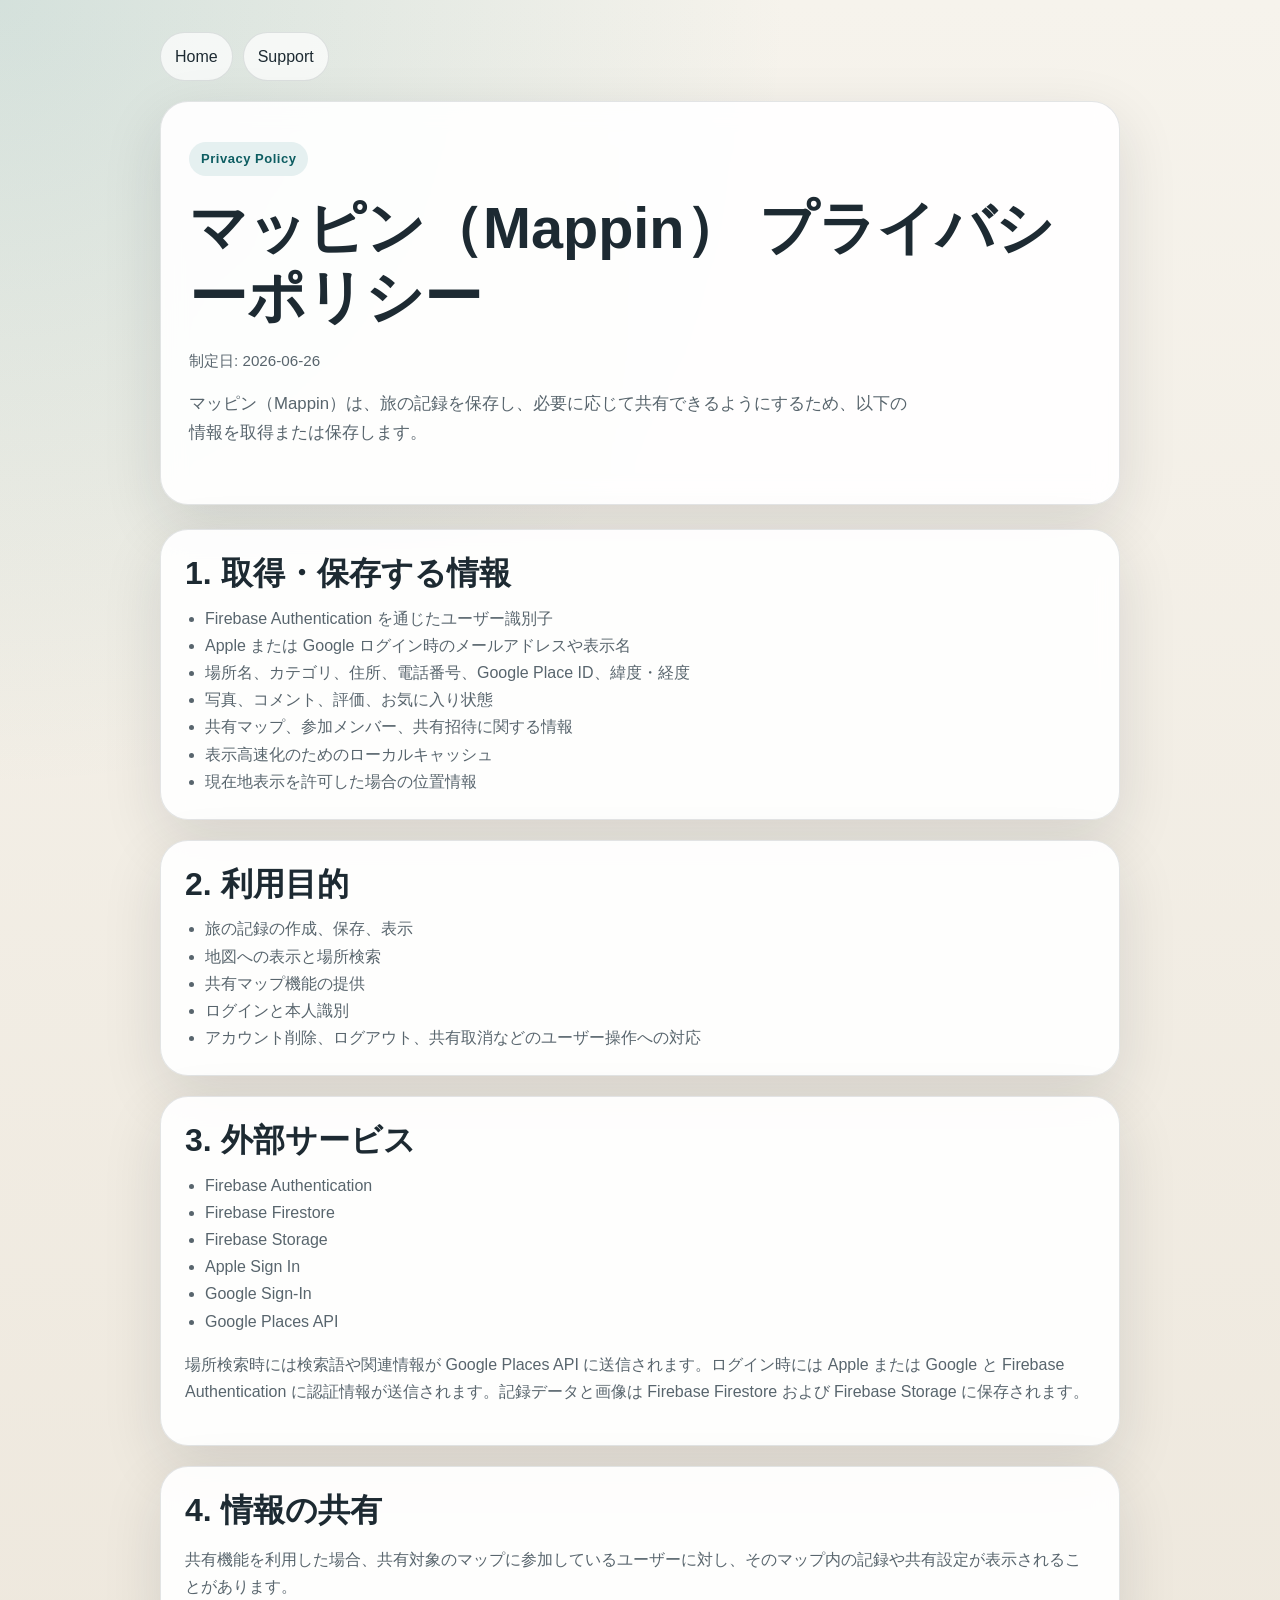
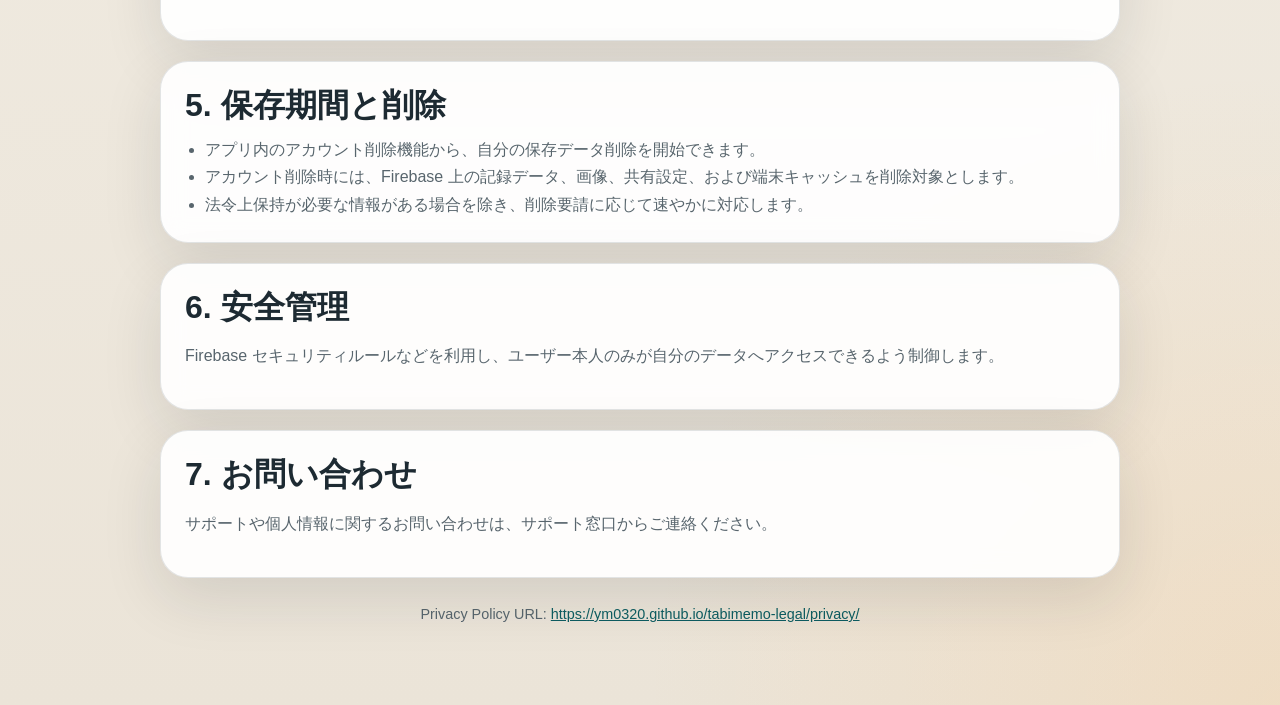
==== privacy/index.html @ 4f41d091 "Add privacy policy, terms of service, and support pages" ====
<!doctype html>
<html lang="ja">
  <head>
    <meta charset="utf-8" />
    <meta name="viewport" content="width=device-width, initial-scale=1" />
    <title>Privacy Policy | マッピン（Mappin）</title>
    <meta
      name="description"
      content="マッピン（Mappin）のプライバシーポリシー。取得する情報、利用目的、外部サービス、保存期間と削除について。"
    />
    <link rel="stylesheet" href="../assets/styles.css" />
  </head>
  <body>
    <main class="shell">
      <nav class="nav">
        <a href="../">Home</a>
        <a href="../support/">Support</a>
      </nav>

      <section class="hero">
        <span class="eyebrow">Privacy Policy</span>
        <h1>マッピン（Mappin） プライバシーポリシー</h1>
        <p class="meta">制定日: 2026-06-26</p>
        <p class="lead">
          マッピン（Mappin）は、旅の記録を保存し、必要に応じて共有できるようにするため、以下の情報を取得または保存します。
        </p>
      </section>

      <section class="grid">
        <article class="card">
          <h2>1. 取得・保存する情報</h2>
          <ul class="list">
            <li>Firebase Authentication を通じたユーザー識別子</li>
            <li>Apple または Google ログイン時のメールアドレスや表示名</li>
            <li>場所名、カテゴリ、住所、電話番号、Google Place ID、緯度・経度</li>
            <li>写真、コメント、評価、お気に入り状態</li>
            <li>共有マップ、参加メンバー、共有招待に関する情報</li>
            <li>表示高速化のためのローカルキャッシュ</li>
            <li>現在地表示を許可した場合の位置情報</li>
          </ul>
        </article>

        <article class="card">
          <h2>2. 利用目的</h2>
          <ul class="list">
            <li>旅の記録の作成、保存、表示</li>
            <li>地図への表示と場所検索</li>
            <li>共有マップ機能の提供</li>
            <li>ログインと本人識別</li>
            <li>アカウント削除、ログアウト、共有取消などのユーザー操作への対応</li>
          </ul>
        </article>

        <article class="card">
          <h2>3. 外部サービス</h2>
          <ul class="list">
            <li>Firebase Authentication</li>
            <li>Firebase Firestore</li>
            <li>Firebase Storage</li>
            <li>Apple Sign In</li>
            <li>Google Sign-In</li>
            <li>Google Places API</li>
          </ul>
          <p>
            場所検索時には検索語や関連情報が Google Places API に送信されます。ログイン時には Apple または Google と Firebase Authentication に認証情報が送信されます。記録データと画像は Firebase Firestore および Firebase Storage に保存されます。
          </p>
        </article>

        <article class="card">
          <h2>4. 情報の共有</h2>
          <p>
            共有機能を利用した場合、共有対象のマップに参加しているユーザーに対し、そのマップ内の記録や共有設定が表示されることがあります。
          </p>
        </article>

        <article class="card">
          <h2>5. 保存期間と削除</h2>
          <ul class="list">
            <li>アプリ内のアカウント削除機能から、自分の保存データ削除を開始できます。</li>
            <li>アカウント削除時には、Firebase 上の記録データ、画像、共有設定、および端末キャッシュを削除対象とします。</li>
            <li>法令上保持が必要な情報がある場合を除き、削除要請に応じて速やかに対応します。</li>
          </ul>
        </article>

        <article class="card">
          <h2>6. 安全管理</h2>
          <p>
            Firebase セキュリティルールなどを利用し、ユーザー本人のみが自分のデータへアクセスできるよう制御します。
          </p>
        </article>

        <article class="card">
          <h2>7. お問い合わせ</h2>
          <p>サポートや個人情報に関するお問い合わせは、サポート窓口からご連絡ください。</p>
        </article>
      </section>

      <p class="footer">
        Privacy Policy URL:
        <a href="https://ym0320.github.io/tabimemo-legal/privacy/">https://ym0320.github.io/tabimemo-legal/privacy/</a>
      </p>
    </main>
  </body>
</html>
---- assets/styles.css ----
:root {
  color-scheme: light;
  --bg: #f3efe7;
  --paper: rgba(255, 255, 255, 0.92);
  --text: #1d2a32;
  --muted: #58656d;
  --line: rgba(29, 42, 50, 0.12);
  --accent: #137a7f;
  --accent-strong: #0d5d61;
  --shadow: 0 20px 60px rgba(24, 34, 42, 0.12);
}

* {
  box-sizing: border-box;
}

html {
  scroll-behavior: smooth;
}

body {
  margin: 0;
  min-height: 100vh;
  color: var(--text);
  font-family: "Hiragino Sans", "Yu Gothic UI", "Segoe UI", sans-serif;
  line-height: 1.7;
  background:
    radial-gradient(circle at top left, rgba(19, 122, 127, 0.15), transparent 30%),
    radial-gradient(circle at bottom right, rgba(255, 186, 104, 0.18), transparent 24%),
    linear-gradient(180deg, #f6f3ec 0%, #ebe4d8 100%);
}

a {
  color: var(--accent-strong);
}

.shell {
  width: min(960px, calc(100% - 32px));
  margin: 0 auto;
  padding: 32px 0 64px;
}

.hero,
.card {
  background: var(--paper);
  border: 1px solid var(--line);
  border-radius: 28px;
  box-shadow: var(--shadow);
  backdrop-filter: blur(12px);
}

.hero {
  padding: 40px 28px;
}

.eyebrow {
  display: inline-flex;
  padding: 6px 12px;
  border-radius: 999px;
  background: rgba(19, 122, 127, 0.1);
  color: var(--accent-strong);
  font-size: 13px;
  font-weight: 700;
  letter-spacing: 0.04em;
}

h1,
h2,
h3 {
  margin: 0 0 12px;
  line-height: 1.2;
}

h1 {
  margin-top: 18px;
  font-size: clamp(2rem, 5vw, 3.6rem);
}

h2 {
  font-size: clamp(1.35rem, 3vw, 2rem);
}

p,
li {
  color: var(--muted);
}

.lead {
  max-width: 720px;
  font-size: 1.05rem;
}

.grid {
  display: grid;
  gap: 20px;
  margin-top: 24px;
}

.grid.two {
  grid-template-columns: repeat(2, minmax(0, 1fr));
}

.card {
  padding: 24px;
}

.card strong {
  color: var(--text);
}

.actions {
  display: flex;
  flex-wrap: wrap;
  gap: 12px;
  margin-top: 28px;
}

.button {
  display: inline-flex;
  align-items: center;
  justify-content: center;
  min-height: 46px;
  padding: 0 18px;
  border-radius: 999px;
  border: 1px solid transparent;
  text-decoration: none;
  font-weight: 700;
}

.button.primary {
  background: var(--accent);
  color: #fff;
}

.button.secondary {
  border-color: var(--line);
  color: var(--text);
}

.list {
  margin: 0;
  padding-left: 20px;
}

.section {
  margin-top: 24px;
}

.meta {
  color: var(--muted);
  font-size: 0.95rem;
}

.nav {
  display: flex;
  flex-wrap: wrap;
  gap: 10px;
  margin-bottom: 20px;
}

.nav a {
  padding: 10px 14px;
  border: 1px solid var(--line);
  border-radius: 999px;
  background: rgba(255, 255, 255, 0.7);
  color: var(--text);
  text-decoration: none;
}

.footer {
  margin-top: 24px;
  text-align: center;
  color: var(--muted);
  font-size: 0.9rem;
}

@media (max-width: 720px) {
  .shell {
    width: min(100% - 20px, 960px);
    padding-top: 20px;
    padding-bottom: 40px;
  }

  .hero,
  .card {
    border-radius: 22px;
  }

  .hero {
    padding: 28px 20px;
  }

  .card {
    padding: 20px;
  }

  .grid.two {
    grid-template-columns: 1fr;
  }
}
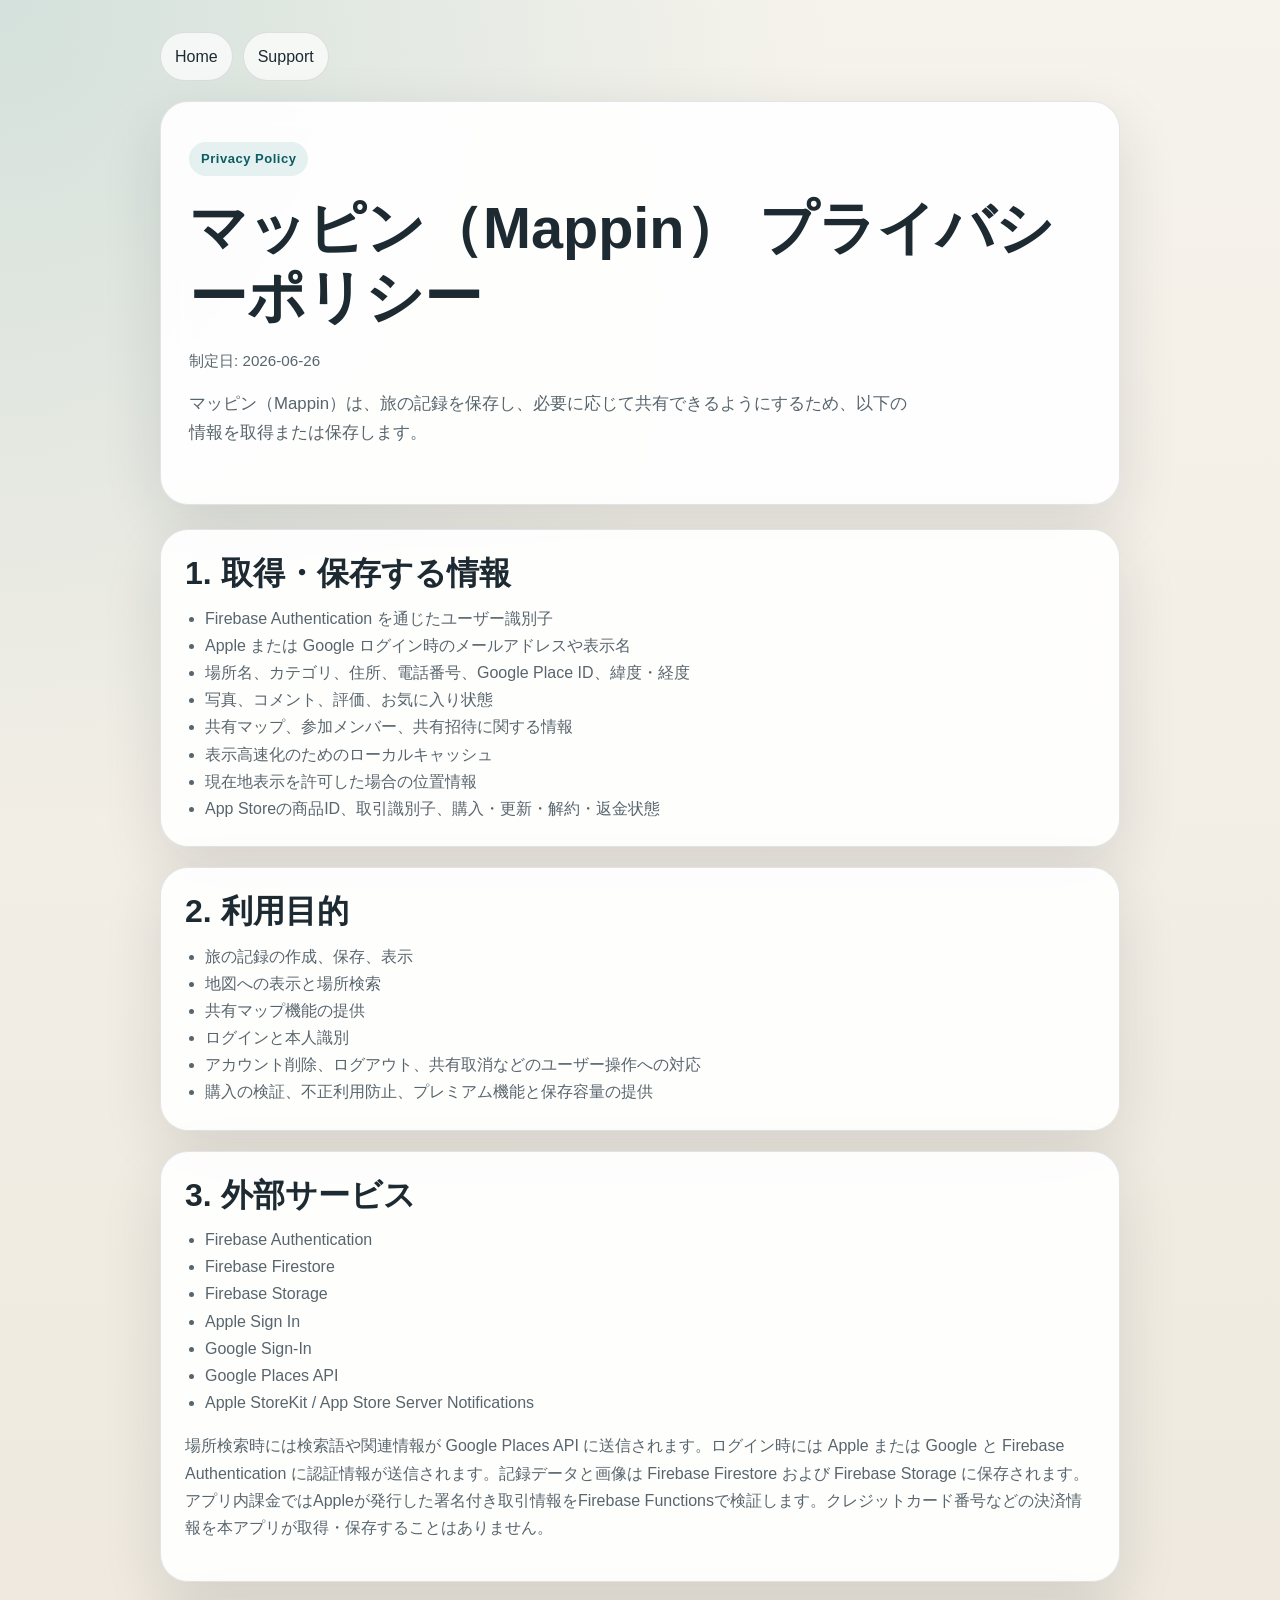
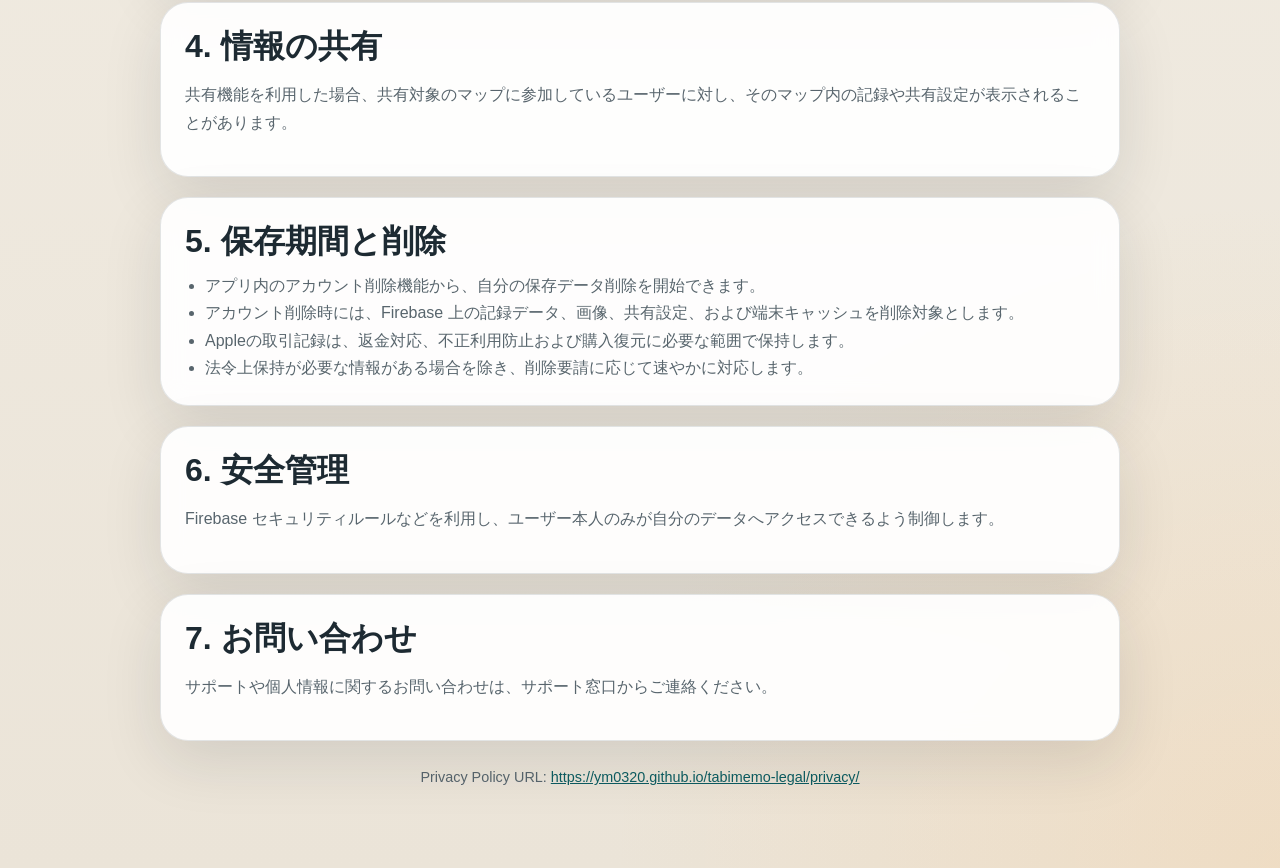
==== commit 1e0b8e1c: "Update app name to Mappin and add Apple in-app purchase disclosures" ====
--- a/privacy/index.html
+++ b/privacy/index.html
@@ -37,6 +37,7 @@
             <li>共有マップ、参加メンバー、共有招待に関する情報</li>
             <li>表示高速化のためのローカルキャッシュ</li>
             <li>現在地表示を許可した場合の位置情報</li>
+            <li>App Storeの商品ID、取引識別子、購入・更新・解約・返金状態</li>
           </ul>
         </article>
 
@@ -48,6 +49,7 @@
             <li>共有マップ機能の提供</li>
             <li>ログインと本人識別</li>
             <li>アカウント削除、ログアウト、共有取消などのユーザー操作への対応</li>
+            <li>購入の検証、不正利用防止、プレミアム機能と保存容量の提供</li>
           </ul>
         </article>
 
@@ -60,9 +62,10 @@
             <li>Apple Sign In</li>
             <li>Google Sign-In</li>
             <li>Google Places API</li>
+            <li>Apple StoreKit / App Store Server Notifications</li>
           </ul>
           <p>
-            場所検索時には検索語や関連情報が Google Places API に送信されます。ログイン時には Apple または Google と Firebase Authentication に認証情報が送信されます。記録データと画像は Firebase Firestore および Firebase Storage に保存されます。
+            場所検索時には検索語や関連情報が Google Places API に送信されます。ログイン時には Apple または Google と Firebase Authentication に認証情報が送信されます。記録データと画像は Firebase Firestore および Firebase Storage に保存されます。アプリ内課金ではAppleが発行した署名付き取引情報をFirebase Functionsで検証します。クレジットカード番号などの決済情報を本アプリが取得・保存することはありません。
           </p>
         </article>
 
@@ -78,6 +81,7 @@
           <ul class="list">
             <li>アプリ内のアカウント削除機能から、自分の保存データ削除を開始できます。</li>
             <li>アカウント削除時には、Firebase 上の記録データ、画像、共有設定、および端末キャッシュを削除対象とします。</li>
+            <li>Appleの取引記録は、返金対応、不正利用防止および購入復元に必要な範囲で保持します。</li>
             <li>法令上保持が必要な情報がある場合を除き、削除要請に応じて速やかに対応します。</li>
           </ul>
         </article>
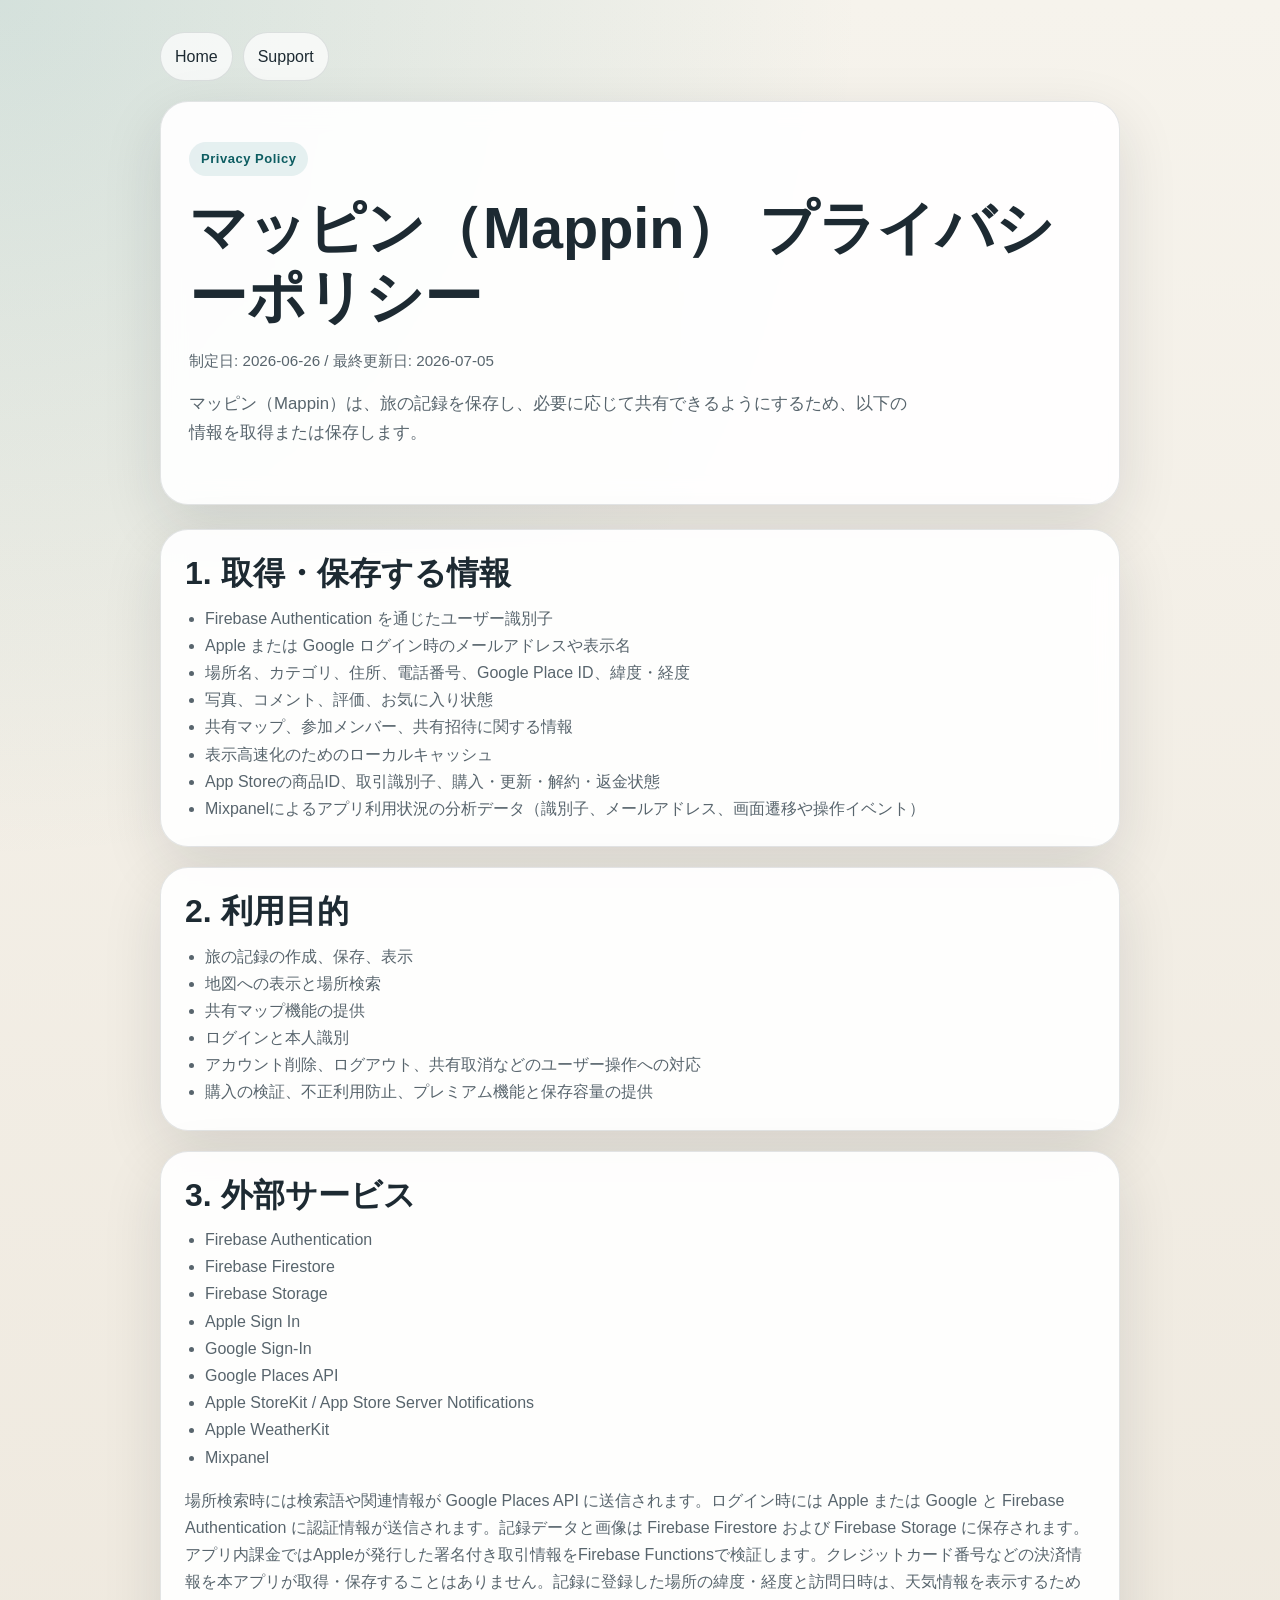
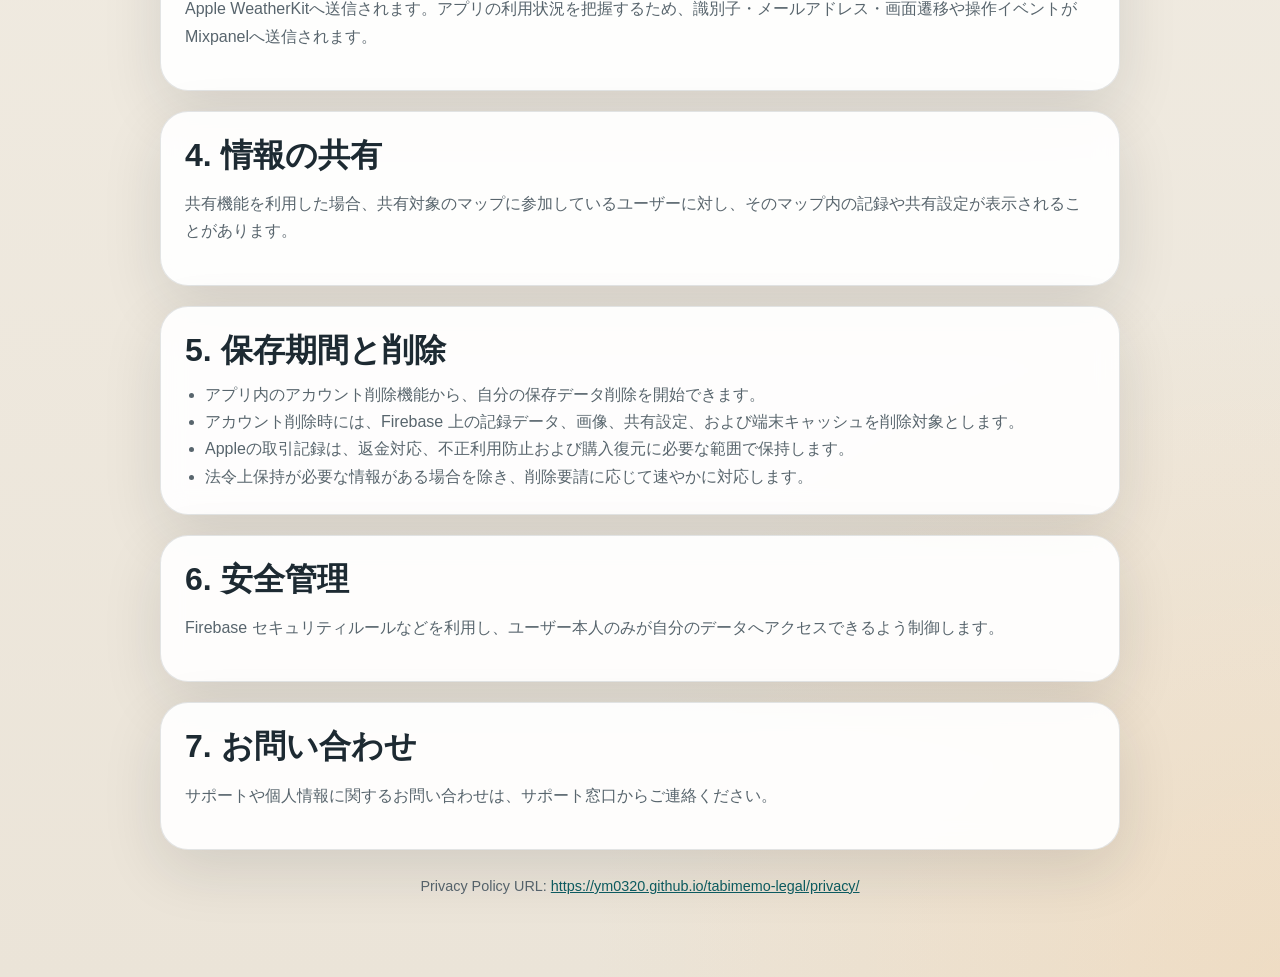
==== commit dcd4ea62: "Disclose Mixpanel and Apple WeatherKit usage, add revision dates - Privacy policy overclaimed device" ====
--- a/privacy/index.html
+++ b/privacy/index.html
@@ -20,7 +20,7 @@
       <section class="hero">
         <span class="eyebrow">Privacy Policy</span>
         <h1>マッピン（Mappin） プライバシーポリシー</h1>
-        <p class="meta">制定日: 2026-06-26</p>
+        <p class="meta">制定日: 2026-06-26 / 最終更新日: 2026-07-05</p>
         <p class="lead">
           マッピン（Mappin）は、旅の記録を保存し、必要に応じて共有できるようにするため、以下の情報を取得または保存します。
         </p>
@@ -36,8 +36,8 @@
             <li>写真、コメント、評価、お気に入り状態</li>
             <li>共有マップ、参加メンバー、共有招待に関する情報</li>
             <li>表示高速化のためのローカルキャッシュ</li>
-            <li>現在地表示を許可した場合の位置情報</li>
             <li>App Storeの商品ID、取引識別子、購入・更新・解約・返金状態</li>
+            <li>Mixpanelによるアプリ利用状況の分析データ（識別子、メールアドレス、画面遷移や操作イベント）</li>
           </ul>
         </article>
 
@@ -63,9 +63,11 @@
             <li>Google Sign-In</li>
             <li>Google Places API</li>
             <li>Apple StoreKit / App Store Server Notifications</li>
+            <li>Apple WeatherKit</li>
+            <li>Mixpanel</li>
           </ul>
           <p>
-            場所検索時には検索語や関連情報が Google Places API に送信されます。ログイン時には Apple または Google と Firebase Authentication に認証情報が送信されます。記録データと画像は Firebase Firestore および Firebase Storage に保存されます。アプリ内課金ではAppleが発行した署名付き取引情報をFirebase Functionsで検証します。クレジットカード番号などの決済情報を本アプリが取得・保存することはありません。
+            場所検索時には検索語や関連情報が Google Places API に送信されます。ログイン時には Apple または Google と Firebase Authentication に認証情報が送信されます。記録データと画像は Firebase Firestore および Firebase Storage に保存されます。アプリ内課金ではAppleが発行した署名付き取引情報をFirebase Functionsで検証します。クレジットカード番号などの決済情報を本アプリが取得・保存することはありません。記録に登録した場所の緯度・経度と訪問日時は、天気情報を表示するためApple WeatherKitへ送信されます。アプリの利用状況を把握するため、識別子・メールアドレス・画面遷移や操作イベントがMixpanelへ送信されます。
           </p>
         </article>
 
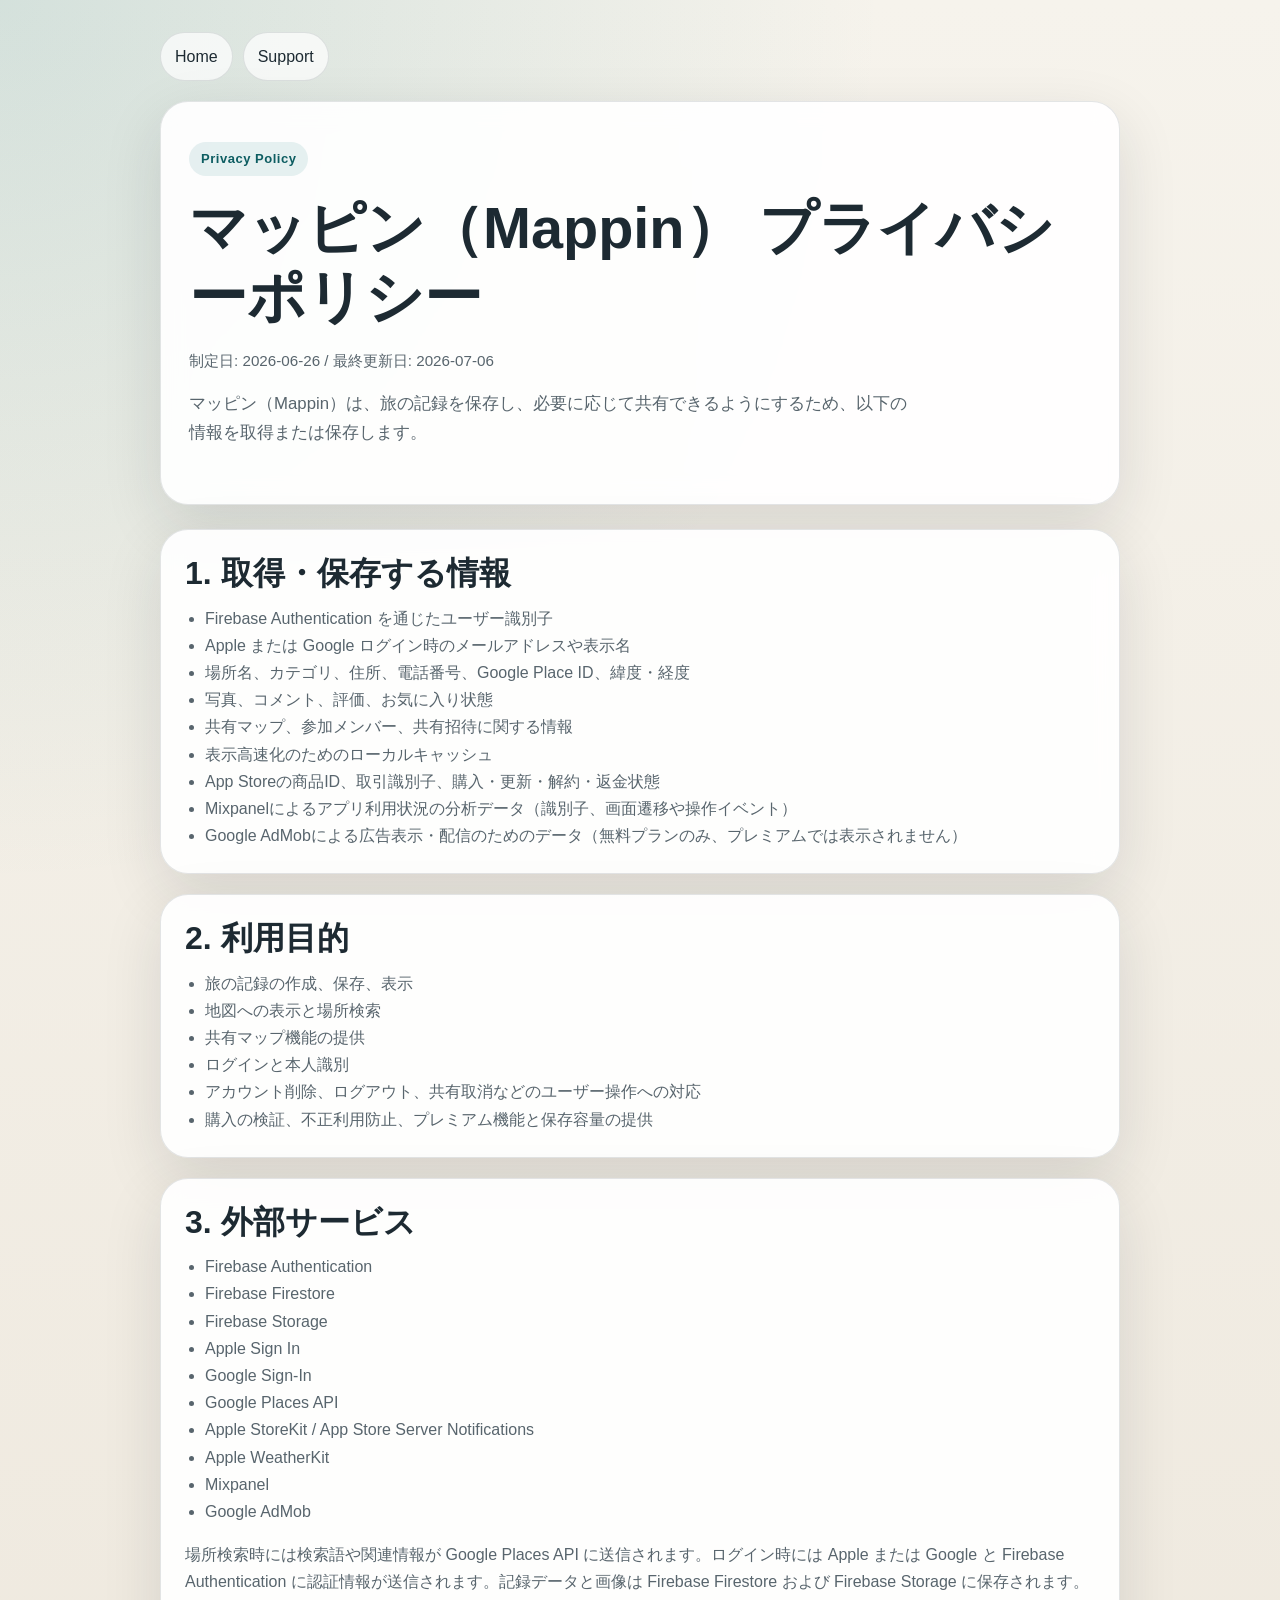
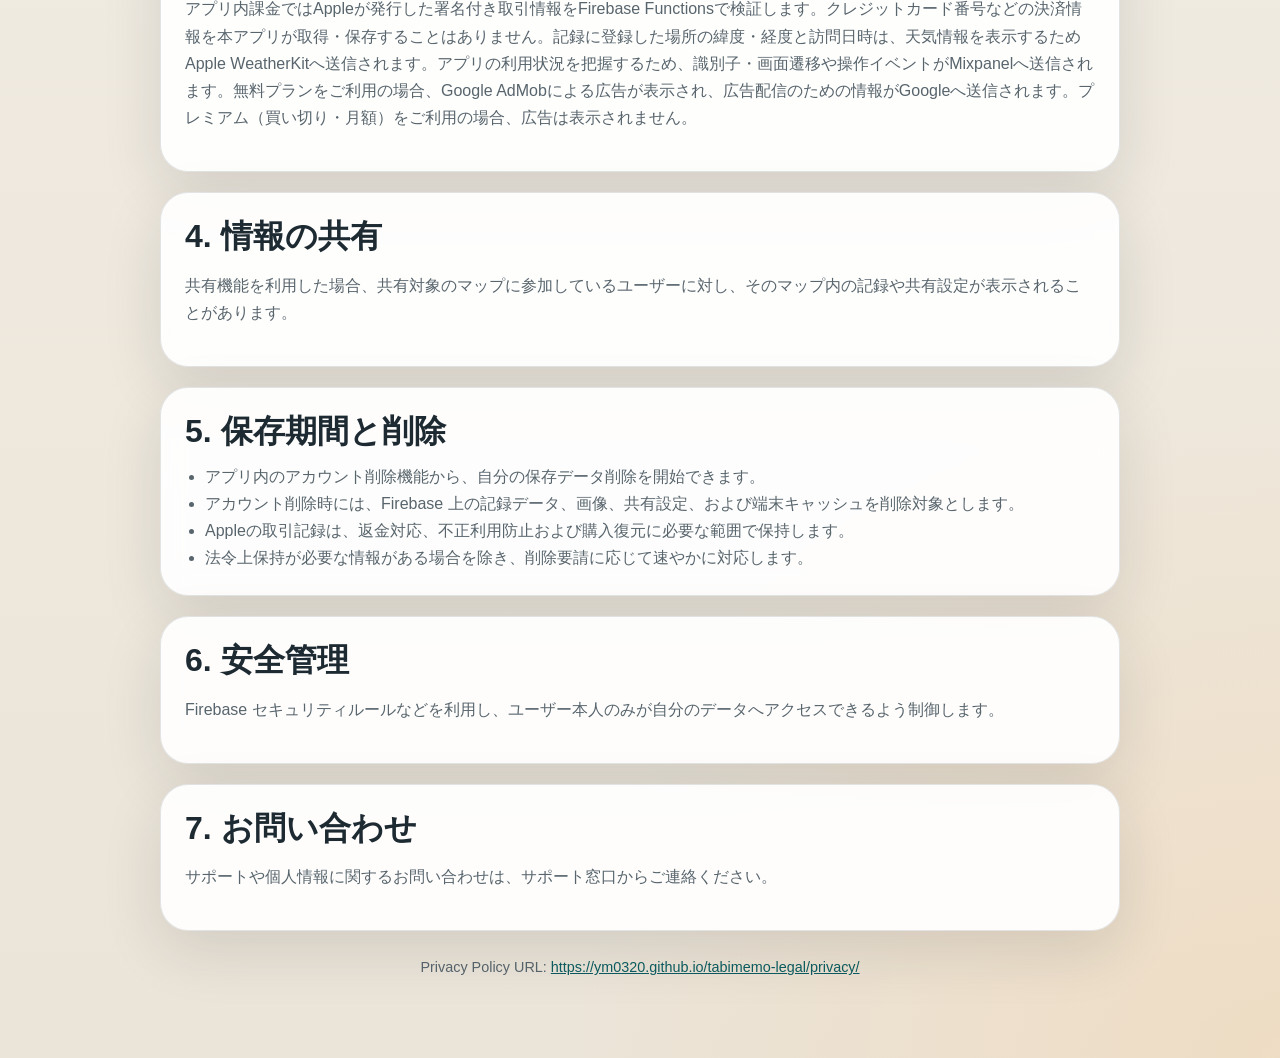
==== commit 8d3336c2: "Disclose AdMob ads and stop noting email in Mixpanel data - The app now shows AdMob banner ads for n" ====
--- a/privacy/index.html
+++ b/privacy/index.html
@@ -20,7 +20,7 @@
       <section class="hero">
         <span class="eyebrow">Privacy Policy</span>
         <h1>マッピン（Mappin） プライバシーポリシー</h1>
-        <p class="meta">制定日: 2026-06-26 / 最終更新日: 2026-07-05</p>
+        <p class="meta">制定日: 2026-06-26 / 最終更新日: 2026-07-06</p>
         <p class="lead">
           マッピン（Mappin）は、旅の記録を保存し、必要に応じて共有できるようにするため、以下の情報を取得または保存します。
         </p>
@@ -37,7 +37,8 @@
             <li>共有マップ、参加メンバー、共有招待に関する情報</li>
             <li>表示高速化のためのローカルキャッシュ</li>
             <li>App Storeの商品ID、取引識別子、購入・更新・解約・返金状態</li>
-            <li>Mixpanelによるアプリ利用状況の分析データ（識別子、メールアドレス、画面遷移や操作イベント）</li>
+            <li>Mixpanelによるアプリ利用状況の分析データ（識別子、画面遷移や操作イベント）</li>
+            <li>Google AdMobによる広告表示・配信のためのデータ（無料プランのみ、プレミアムでは表示されません）</li>
           </ul>
         </article>
 
@@ -65,9 +66,10 @@
             <li>Apple StoreKit / App Store Server Notifications</li>
             <li>Apple WeatherKit</li>
             <li>Mixpanel</li>
+            <li>Google AdMob</li>
           </ul>
           <p>
-            場所検索時には検索語や関連情報が Google Places API に送信されます。ログイン時には Apple または Google と Firebase Authentication に認証情報が送信されます。記録データと画像は Firebase Firestore および Firebase Storage に保存されます。アプリ内課金ではAppleが発行した署名付き取引情報をFirebase Functionsで検証します。クレジットカード番号などの決済情報を本アプリが取得・保存することはありません。記録に登録した場所の緯度・経度と訪問日時は、天気情報を表示するためApple WeatherKitへ送信されます。アプリの利用状況を把握するため、識別子・メールアドレス・画面遷移や操作イベントがMixpanelへ送信されます。
+            場所検索時には検索語や関連情報が Google Places API に送信されます。ログイン時には Apple または Google と Firebase Authentication に認証情報が送信されます。記録データと画像は Firebase Firestore および Firebase Storage に保存されます。アプリ内課金ではAppleが発行した署名付き取引情報をFirebase Functionsで検証します。クレジットカード番号などの決済情報を本アプリが取得・保存することはありません。記録に登録した場所の緯度・経度と訪問日時は、天気情報を表示するためApple WeatherKitへ送信されます。アプリの利用状況を把握するため、識別子・画面遷移や操作イベントがMixpanelへ送信されます。無料プランをご利用の場合、Google AdMobによる広告が表示され、広告配信のための情報がGoogleへ送信されます。プレミアム（買い切り・月額）をご利用の場合、広告は表示されません。
           </p>
         </article>
 
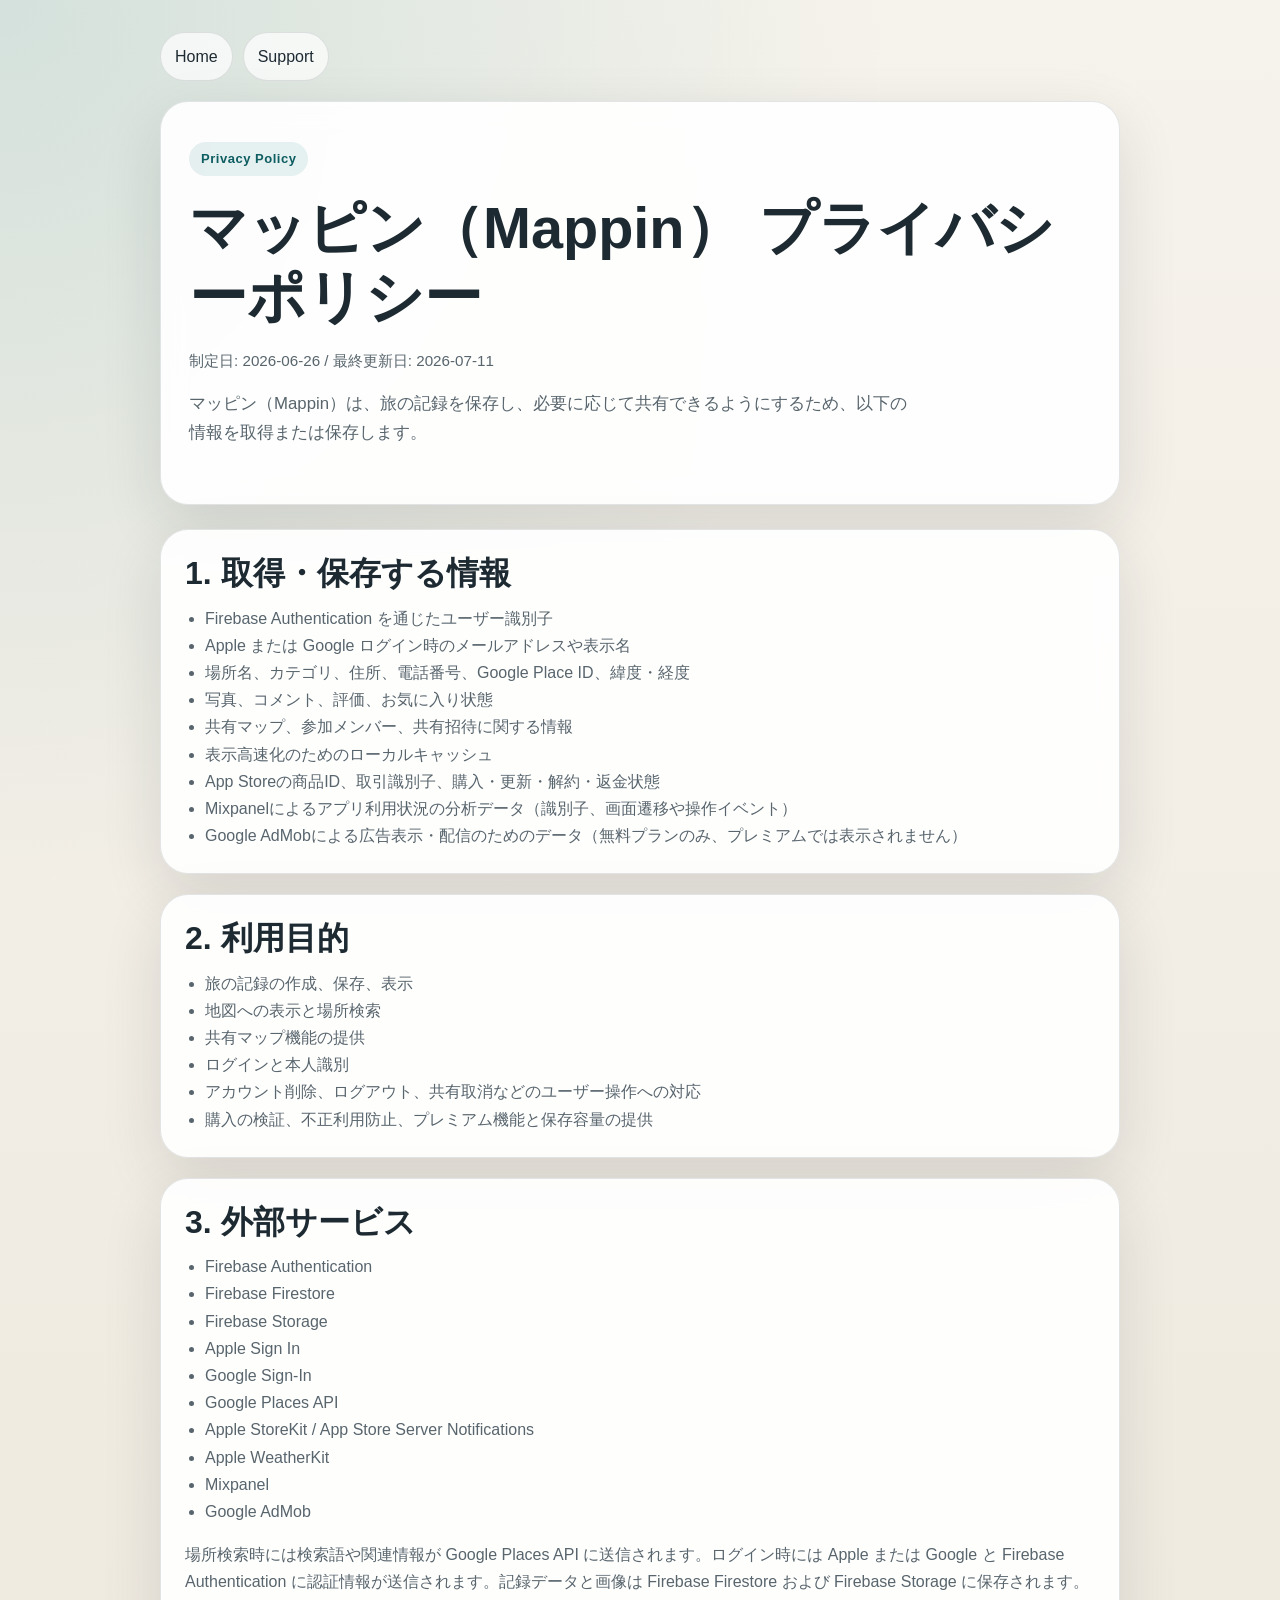
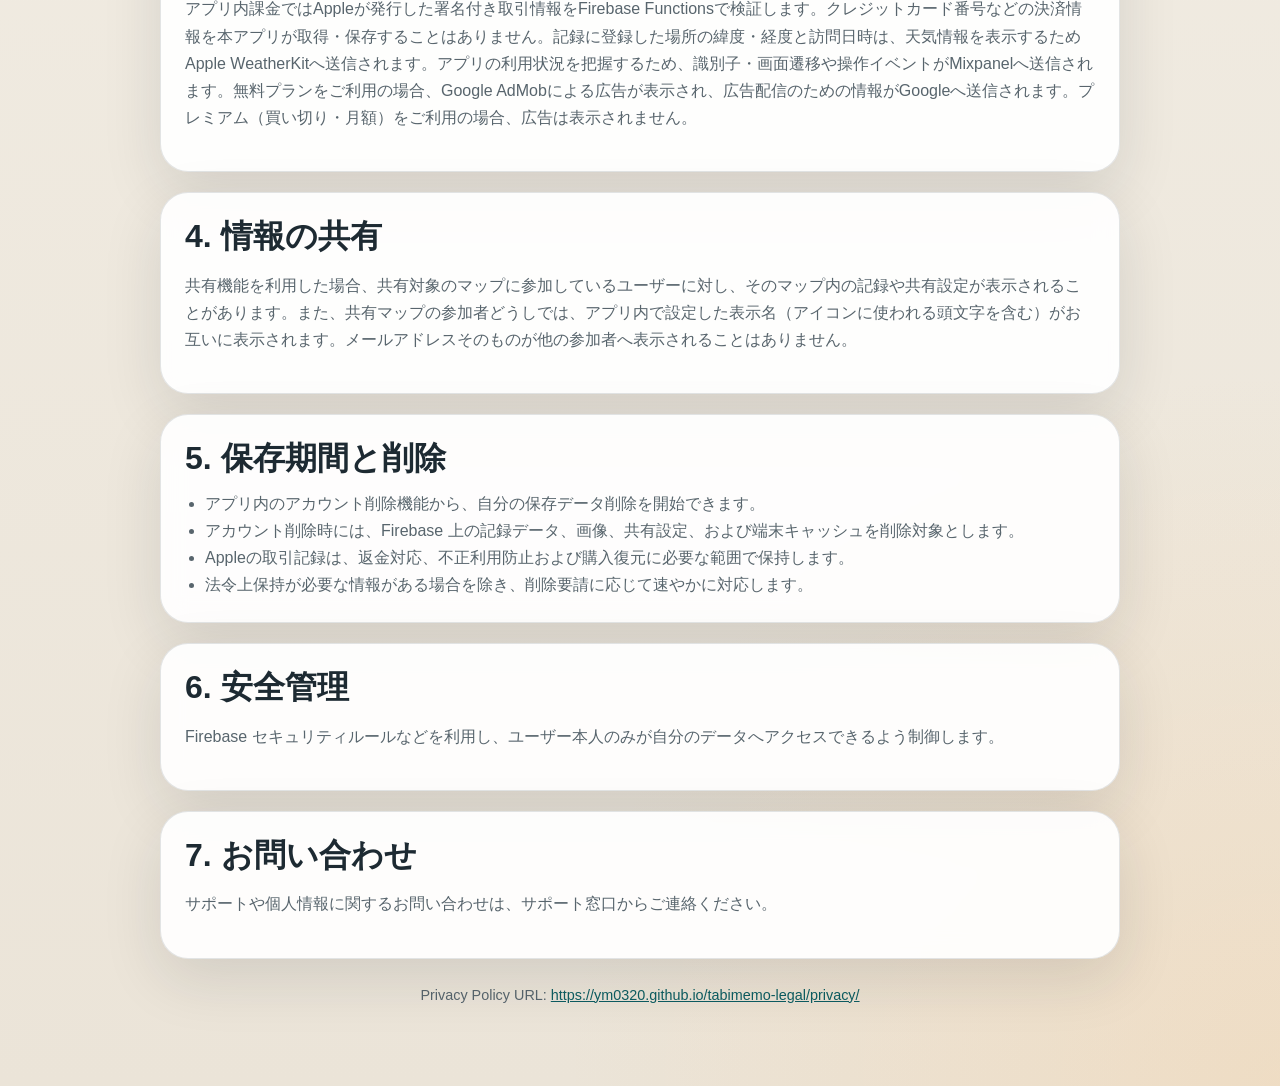
==== commit b3ff97d1: "add: 招待リンク用ページ(invite)を追加し、共有コンテンツ条項とハンドル表示の記載を補足 共有リンクの遷移先(invite/)ページが未公開でユーザーが404になっていたため新規作成。 利用" ====
--- a/privacy/index.html
+++ b/privacy/index.html
@@ -20,7 +20,7 @@
       <section class="hero">
         <span class="eyebrow">Privacy Policy</span>
         <h1>マッピン（Mappin） プライバシーポリシー</h1>
-        <p class="meta">制定日: 2026-06-26 / 最終更新日: 2026-07-06</p>
+        <p class="meta">制定日: 2026-06-26 / 最終更新日: 2026-07-11</p>
         <p class="lead">
           マッピン（Mappin）は、旅の記録を保存し、必要に応じて共有できるようにするため、以下の情報を取得または保存します。
         </p>
@@ -76,7 +76,7 @@
         <article class="card">
           <h2>4. 情報の共有</h2>
           <p>
-            共有機能を利用した場合、共有対象のマップに参加しているユーザーに対し、そのマップ内の記録や共有設定が表示されることがあります。
+            共有機能を利用した場合、共有対象のマップに参加しているユーザーに対し、そのマップ内の記録や共有設定が表示されることがあります。また、共有マップの参加者どうしでは、アプリ内で設定した表示名（アイコンに使われる頭文字を含む）がお互いに表示されます。メールアドレスそのものが他の参加者へ表示されることはありません。
           </p>
         </article>
 
